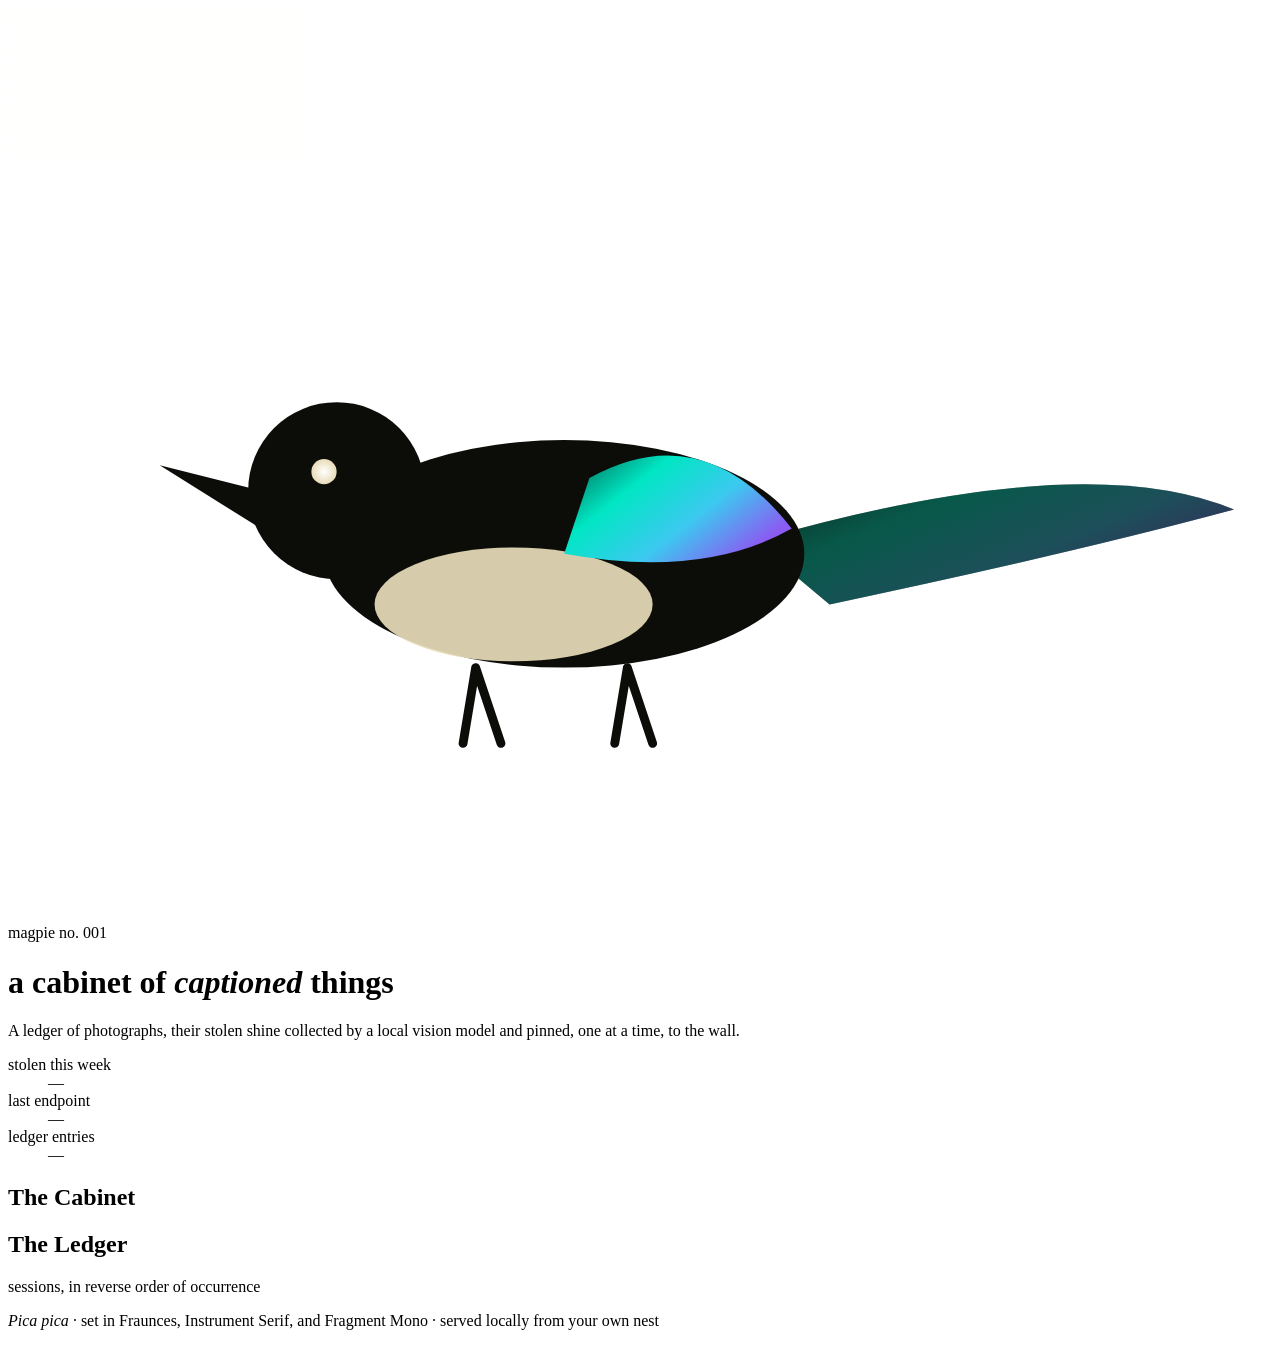
==== src/magpie/webui/static/index.html @ ef892172 "feat(webui): local read-only dashboard — cabinet of captioned things New 'magpie ui' subcommand serv" ====
<!doctype html>
<html lang="en">
<head>
  <meta charset="utf-8">
  <meta name="viewport" content="width=device-width, initial-scale=1">
  <title>magpie · a cabinet of captioned things</title>
  <link rel="preconnect" href="https://fonts.googleapis.com">
  <link rel="preconnect" href="https://fonts.gstatic.com" crossorigin>
  <link href="https://fonts.googleapis.com/css2?family=Fraunces:ital,opsz,wght,SOFT@0,9..144,300..900,0..100;1,9..144,300..900,0..100&family=Instrument+Serif:ital@0;1&family=Fragment+Mono:ital@0;1&display=swap" rel="stylesheet">
  <link rel="stylesheet" href="/static/style.css">
  <link rel="icon" href="data:image/svg+xml;utf8,<svg xmlns='http://www.w3.org/2000/svg' viewBox='0 0 16 16'><circle cx='8' cy='8' r='7' fill='%230c0d09'/><circle cx='8' cy='8' r='2.5' fill='%2300e6c3'/></svg>">
</head>
<body>
  <svg class="grain" aria-hidden="true">
    <filter id="noise">
      <feTurbulence type="fractalNoise" baseFrequency="0.85" numOctaves="2" stitchTiles="stitch"/>
      <feColorMatrix values="0 0 0 0 0.95  0 0 0 0 0.9  0 0 0 0 0.75  0 0 0 0.07 0"/>
    </filter>
    <rect width="100%" height="100%" filter="url(#noise)"/>
  </svg>

  <header class="masthead">
    <div class="mark">
      <svg class="bird" viewBox="0 0 200 120" aria-hidden="true">
        <defs>
          <linearGradient id="wing" x1="0" y1="0" x2="1" y2="0.6">
            <stop offset="0"    stop-color="#015a46"/>
            <stop offset="0.35" stop-color="#00e6c3"/>
            <stop offset="0.68" stop-color="#3cc9f0"/>
            <stop offset="1"    stop-color="#8a5cf2"/>
          </linearGradient>
          <radialGradient id="eye" cx="0.5" cy="0.5" r="0.5">
            <stop offset="0" stop-color="#ffffff"/>
            <stop offset="1" stop-color="#e8dcb8"/>
          </radialGradient>
        </defs>
        <!-- tail -->
        <path d="M118,60 Q170,45 194,55 Q168,62 130,70 Z" fill="#0c0d09"/>
        <path d="M118,60 Q170,45 194,55 Q168,62 130,70 Z" fill="url(#wing)" opacity="0.35"/>
        <!-- body -->
        <ellipse cx="88" cy="62" rx="38" ry="18" fill="#0c0d09"/>
        <!-- white belly patch -->
        <ellipse cx="80" cy="70" rx="22" ry="9" fill="#e8dcb8" opacity="0.92"/>
        <!-- wing -->
        <path d="M92,50 Q110,40 124,58 Q110,66 88,62 Z" fill="url(#wing)"/>
        <!-- head -->
        <circle cx="52" cy="52" r="14" fill="#0c0d09"/>
        <!-- beak -->
        <path d="M40,52 L24,48 L40,58 Z" fill="#0c0d09"/>
        <!-- eye -->
        <circle cx="50" cy="49" r="2" fill="url(#eye)"/>
        <!-- feet -->
        <path d="M74,80 L72,92 M74,80 L78,92 M98,80 L96,92 M98,80 L102,92"
              stroke="#0c0d09" stroke-width="1.4" fill="none" stroke-linecap="round"/>
      </svg>
      <div class="wordmark">
        <span class="label">magpie</span>
        <span class="volume" id="volume">no. 001</span>
      </div>
    </div>

    <h1 class="title">
      <span class="line one">a cabinet of</span>
      <em class="line two">captioned</em>
      <span class="line three">things</span>
    </h1>

    <p class="dek">
      A ledger of photographs, their stolen <span class="oil">shine</span> collected
      by a local vision model and pinned, one at a time, to the wall.
    </p>

    <dl class="tickers">
      <div>
        <dt>stolen this week</dt>
        <dd id="count-week">—</dd>
      </div>
      <div>
        <dt>last endpoint</dt>
        <dd id="last-endpoint">—</dd>
      </div>
      <div>
        <dt>ledger entries</dt>
        <dd id="count-all">—</dd>
      </div>
    </dl>
  </header>

  <main>
    <section class="cabinet" id="cabinet">
      <div class="section-head">
        <h2>The Cabinet</h2>
        <p class="hairline"><span id="cabinet-meta"></span></p>
      </div>
      <div class="shelves" id="shelves" aria-live="polite"></div>
    </section>

    <section class="ledger" id="ledger">
      <div class="section-head">
        <h2>The Ledger</h2>
        <p class="hairline">sessions, in reverse order of occurrence</p>
      </div>
      <ol class="entries" id="entries"></ol>
    </section>
  </main>

  <footer>
    <p class="colophon">
      <em>Pica pica</em> · set in <span>Fraunces</span>, <span>Instrument Serif</span>,
      and <span>Fragment Mono</span> · served locally from your own nest
    </p>
  </footer>

  <template id="specimen">
    <article class="specimen">
      <div class="pin" aria-hidden="true"></div>
      <figure>
        <div class="plate">
          <img alt="" loading="lazy" decoding="async">
          <span class="caption-num"></span>
        </div>
        <figcaption>
          <p class="cap"></p>
          <ul class="keywords"></ul>
          <div class="meta">
            <span class="model"></span>
            <span class="dur"></span>
          </div>
        </figcaption>
      </figure>
    </article>
  </template>

  <template id="ledger-row">
    <li class="entry">
      <span class="num"></span>
      <span class="ts"></span>
      <span class="mdl"></span>
      <span class="bar" aria-hidden="true"><span class="fill"></span></span>
      <span class="counts"></span>
    </li>
  </template>

  <script src="/static/app.js" type="module"></script>
</body>
</html>
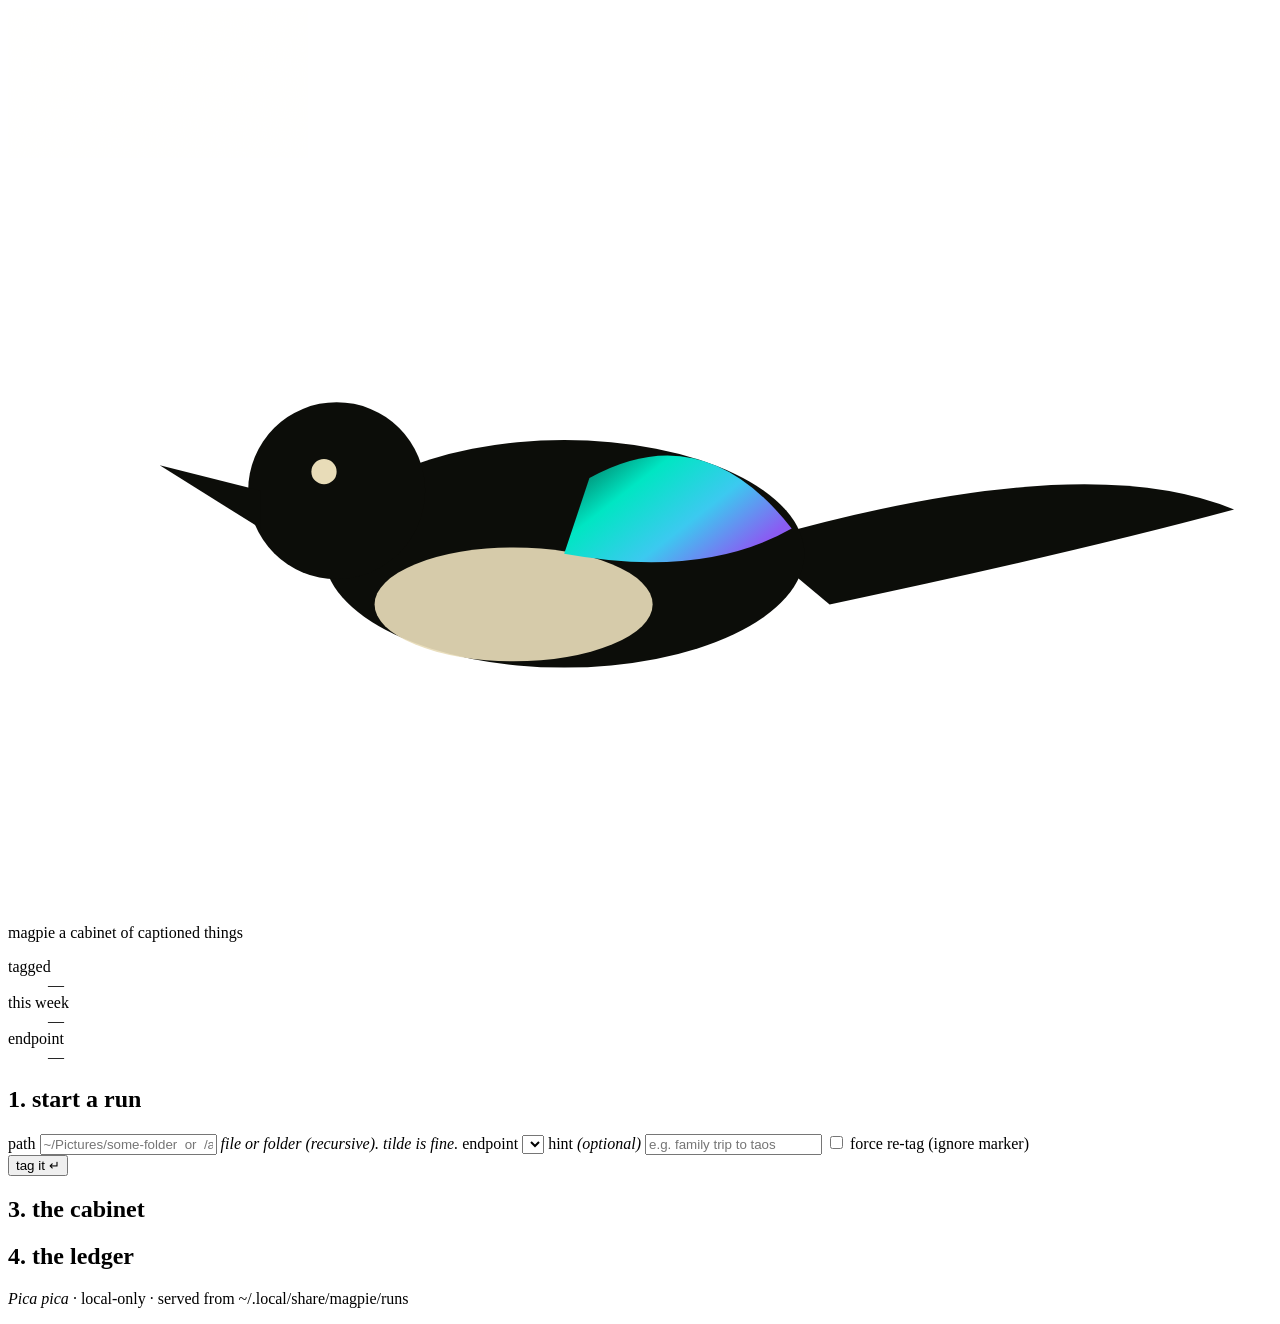
==== commit aff635d8: "feat(webui): runnable UI — start tag jobs, live progress, auto-refresh Reworked the dashboard to pri" ====
--- a/src/magpie/webui/static/index.html
+++ b/src/magpie/webui/static/index.html
@@ -3,10 +3,10 @@
 <head>
   <meta charset="utf-8">
   <meta name="viewport" content="width=device-width, initial-scale=1">
-  <title>magpie · a cabinet of captioned things</title>
+  <title>magpie</title>
   <link rel="preconnect" href="https://fonts.googleapis.com">
   <link rel="preconnect" href="https://fonts.gstatic.com" crossorigin>
-  <link href="https://fonts.googleapis.com/css2?family=Fraunces:ital,opsz,wght,SOFT@0,9..144,300..900,0..100;1,9..144,300..900,0..100&family=Instrument+Serif:ital@0;1&family=Fragment+Mono:ital@0;1&display=swap" rel="stylesheet">
+  <link href="https://fonts.googleapis.com/css2?family=Fraunces:ital,opsz,wght@0,9..144,300..900;1,9..144,300..900&family=Instrument+Serif:ital@0;1&family=Fragment+Mono:ital@0;1&display=swap" rel="stylesheet">
   <link rel="stylesheet" href="/static/style.css">
   <link rel="icon" href="data:image/svg+xml;utf8,<svg xmlns='http://www.w3.org/2000/svg' viewBox='0 0 16 16'><circle cx='8' cy='8' r='7' fill='%230c0d09'/><circle cx='8' cy='8' r='2.5' fill='%2300e6c3'/></svg>">
 </head>
@@ -14,13 +14,13 @@
   <svg class="grain" aria-hidden="true">
     <filter id="noise">
       <feTurbulence type="fractalNoise" baseFrequency="0.85" numOctaves="2" stitchTiles="stitch"/>
-      <feColorMatrix values="0 0 0 0 0.95  0 0 0 0 0.9  0 0 0 0 0.75  0 0 0 0.07 0"/>
+      <feColorMatrix values="0 0 0 0 0.95  0 0 0 0 0.9  0 0 0 0 0.75  0 0 0 0.04 0"/>
     </filter>
     <rect width="100%" height="100%" filter="url(#noise)"/>
   </svg>
 
-  <header class="masthead">
-    <div class="mark">
+  <header class="bar">
+    <div class="brand">
       <svg class="bird" viewBox="0 0 200 120" aria-hidden="true">
         <defs>
           <linearGradient id="wing" x1="0" y1="0" x2="1" y2="0.6">
@@ -29,85 +29,99 @@
             <stop offset="0.68" stop-color="#3cc9f0"/>
             <stop offset="1"    stop-color="#8a5cf2"/>
           </linearGradient>
-          <radialGradient id="eye" cx="0.5" cy="0.5" r="0.5">
-            <stop offset="0" stop-color="#ffffff"/>
-            <stop offset="1" stop-color="#e8dcb8"/>
-          </radialGradient>
         </defs>
-        <!-- tail -->
         <path d="M118,60 Q170,45 194,55 Q168,62 130,70 Z" fill="#0c0d09"/>
-        <path d="M118,60 Q170,45 194,55 Q168,62 130,70 Z" fill="url(#wing)" opacity="0.35"/>
-        <!-- body -->
         <ellipse cx="88" cy="62" rx="38" ry="18" fill="#0c0d09"/>
-        <!-- white belly patch -->
         <ellipse cx="80" cy="70" rx="22" ry="9" fill="#e8dcb8" opacity="0.92"/>
-        <!-- wing -->
         <path d="M92,50 Q110,40 124,58 Q110,66 88,62 Z" fill="url(#wing)"/>
-        <!-- head -->
         <circle cx="52" cy="52" r="14" fill="#0c0d09"/>
-        <!-- beak -->
         <path d="M40,52 L24,48 L40,58 Z" fill="#0c0d09"/>
-        <!-- eye -->
-        <circle cx="50" cy="49" r="2" fill="url(#eye)"/>
-        <!-- feet -->
-        <path d="M74,80 L72,92 M74,80 L78,92 M98,80 L96,92 M98,80 L102,92"
-              stroke="#0c0d09" stroke-width="1.4" fill="none" stroke-linecap="round"/>
+        <circle cx="50" cy="49" r="2" fill="#e8dcb8"/>
       </svg>
-      <div class="wordmark">
-        <span class="label">magpie</span>
-        <span class="volume" id="volume">no. 001</span>
-      </div>
+      <span class="word">magpie</span>
+      <span class="tag">a cabinet of captioned things</span>
     </div>
-
-    <h1 class="title">
-      <span class="line one">a cabinet of</span>
-      <em class="line two">captioned</em>
-      <span class="line three">things</span>
-    </h1>
-
-    <p class="dek">
-      A ledger of photographs, their stolen <span class="oil">shine</span> collected
-      by a local vision model and pinned, one at a time, to the wall.
-    </p>
-
-    <dl class="tickers">
-      <div>
-        <dt>stolen this week</dt>
-        <dd id="count-week">—</dd>
-      </div>
-      <div>
-        <dt>last endpoint</dt>
-        <dd id="last-endpoint">—</dd>
-      </div>
-      <div>
-        <dt>ledger entries</dt>
-        <dd id="count-all">—</dd>
-      </div>
+    <dl class="stats">
+      <div><dt>tagged</dt><dd id="stat-all">—</dd></div>
+      <div><dt>this week</dt><dd id="stat-week">—</dd></div>
+      <div><dt>endpoint</dt><dd id="stat-ep">—</dd></div>
     </dl>
   </header>
 
   <main>
-    <section class="cabinet" id="cabinet">
-      <div class="section-head">
-        <h2>The Cabinet</h2>
-        <p class="hairline"><span id="cabinet-meta"></span></p>
+    <!-- The actual tool. -->
+    <section class="console" aria-labelledby="console-head">
+      <h2 id="console-head"><span class="n">1.</span> start a run</h2>
+      <form class="run-form" id="run-form" autocomplete="off">
+        <label class="field path">
+          <span>path</span>
+          <input name="path" id="path" type="text" required
+                 placeholder="~/Pictures/some-folder  or  /absolute/path/photo.jpg"
+                 spellcheck="false">
+          <em class="help">file or folder (recursive). tilde is fine.</em>
+        </label>
+        <label class="field ep">
+          <span>endpoint</span>
+          <select name="endpoint" id="endpoint"></select>
+        </label>
+        <label class="field hint">
+          <span>hint <i>(optional)</i></span>
+          <input name="hint" id="hint" type="text"
+                 placeholder="e.g. family trip to taos">
+        </label>
+        <label class="field force">
+          <input type="checkbox" name="force" id="force">
+          <span>force re-tag (ignore marker)</span>
+        </label>
+        <div class="actions">
+          <button type="submit" id="go">
+            <span class="label">tag it</span>
+            <span class="k">↵</span>
+          </button>
+          <span class="run-status" id="run-status"></span>
+        </div>
+      </form>
+    </section>
+
+    <!-- Live progress; hidden until a job is queued. -->
+    <section class="progress" id="progress" hidden aria-labelledby="progress-head">
+      <h2 id="progress-head"><span class="n">2.</span> in flight</h2>
+      <div class="progress-card">
+        <div class="meter">
+          <div class="fill" id="meter-fill"></div>
+        </div>
+        <div class="row">
+          <span class="counts"><em id="p-done">0</em><i>/</i><em id="p-total">?</em> photographs</span>
+          <span class="breakdown">
+            <span>tagged <em id="p-tagged">0</em></span>
+            <span>skipped <em id="p-skipped">0</em></span>
+            <span class="bad">failed <em id="p-failed">0</em></span>
+          </span>
+          <span class="spark" id="p-spark" hidden>◉</span>
+        </div>
+        <div class="current" id="p-current">—</div>
+        <ul class="log" id="p-log"></ul>
       </div>
+    </section>
+
+    <section class="cabinet" id="cabinet" aria-labelledby="cabinet-head">
+      <h2 id="cabinet-head">
+        <span class="n">3.</span> the cabinet
+        <span class="sub" id="cabinet-meta"></span>
+      </h2>
       <div class="shelves" id="shelves" aria-live="polite"></div>
     </section>
 
-    <section class="ledger" id="ledger">
-      <div class="section-head">
-        <h2>The Ledger</h2>
-        <p class="hairline">sessions, in reverse order of occurrence</p>
-      </div>
+    <section class="ledger" id="ledger" aria-labelledby="ledger-head">
+      <h2 id="ledger-head"><span class="n">4.</span> the ledger</h2>
       <ol class="entries" id="entries"></ol>
     </section>
   </main>
 
   <footer>
     <p class="colophon">
-      <em>Pica pica</em> · set in <span>Fraunces</span>, <span>Instrument Serif</span>,
-      and <span>Fragment Mono</span> · served locally from your own nest
+      <em>Pica pica</em> · local-only · served from
+      <span class="mono">~/.local/share/magpie/runs</span>
     </p>
   </footer>
 
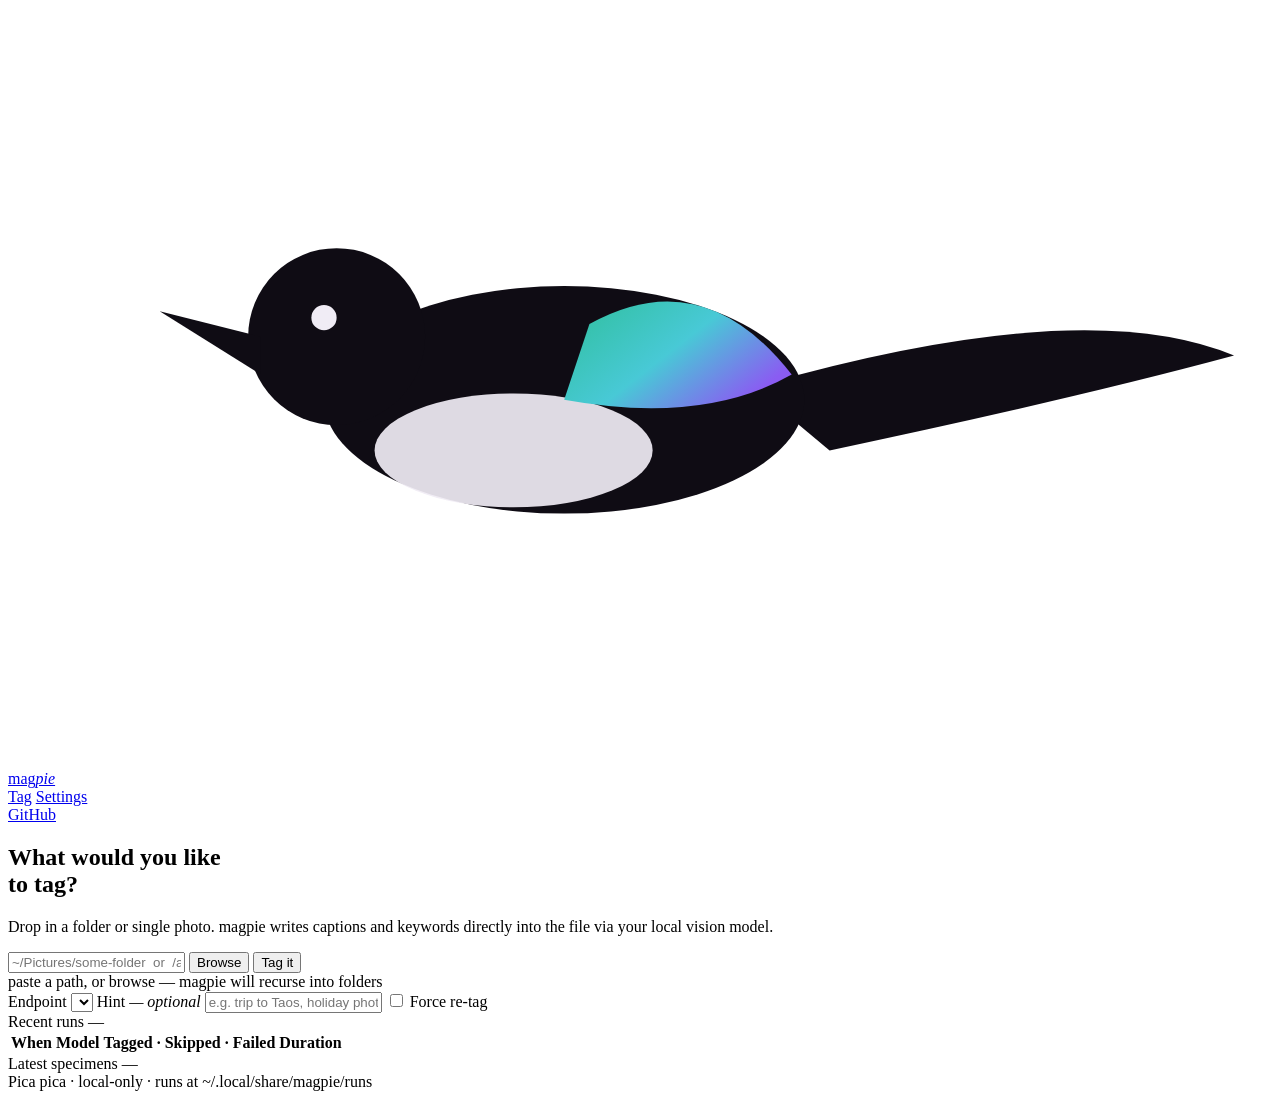
==== commit 0dfa1266: "feat(webui): redesigned UI with directory picker, validation, settings page Inspired by streamline's" ====
--- a/src/magpie/webui/static/index.html
+++ b/src/magpie/webui/static/index.html
@@ -6,153 +6,137 @@
   <title>magpie</title>
   <link rel="preconnect" href="https://fonts.googleapis.com">
   <link rel="preconnect" href="https://fonts.gstatic.com" crossorigin>
-  <link href="https://fonts.googleapis.com/css2?family=Fraunces:ital,opsz,wght@0,9..144,300..900;1,9..144,300..900&family=Instrument+Serif:ital@0;1&family=Fragment+Mono:ital@0;1&display=swap" rel="stylesheet">
+  <link href="https://fonts.googleapis.com/css2?family=IBM+Plex+Mono:wght@400;500&family=Instrument+Serif:ital@0;1&family=Newsreader:ital,opsz,wght@0,6..72,300..700;1,6..72,300..700&family=Public+Sans:ital,wght@0,300..700;1,300..700&display=swap" rel="stylesheet">
   <link rel="stylesheet" href="/static/style.css">
-  <link rel="icon" href="data:image/svg+xml;utf8,<svg xmlns='http://www.w3.org/2000/svg' viewBox='0 0 16 16'><circle cx='8' cy='8' r='7' fill='%230c0d09'/><circle cx='8' cy='8' r='2.5' fill='%2300e6c3'/></svg>">
+  <link rel="icon" href="data:image/svg+xml;utf8,<svg xmlns='http://www.w3.org/2000/svg' viewBox='0 0 16 16'><circle cx='8' cy='8' r='7' fill='%230f0c14'/><circle cx='8' cy='8' r='2.5' fill='%23e39462'/></svg>">
 </head>
 <body>
-  <svg class="grain" aria-hidden="true">
-    <filter id="noise">
-      <feTurbulence type="fractalNoise" baseFrequency="0.85" numOctaves="2" stitchTiles="stitch"/>
-      <feColorMatrix values="0 0 0 0 0.95  0 0 0 0 0.9  0 0 0 0 0.75  0 0 0 0.04 0"/>
-    </filter>
-    <rect width="100%" height="100%" filter="url(#noise)"/>
-  </svg>
-
-  <header class="bar">
-    <div class="brand">
-      <svg class="bird" viewBox="0 0 200 120" aria-hidden="true">
+  <nav>
+    <a class="nav-brand" href="/">
+      <svg viewBox="0 0 200 120" aria-hidden="true">
         <defs>
           <linearGradient id="wing" x1="0" y1="0" x2="1" y2="0.6">
-            <stop offset="0"    stop-color="#015a46"/>
-            <stop offset="0.35" stop-color="#00e6c3"/>
-            <stop offset="0.68" stop-color="#3cc9f0"/>
-            <stop offset="1"    stop-color="#8a5cf2"/>
+            <stop offset="0" stop-color="#2fbf9b"/>
+            <stop offset="0.55" stop-color="#48c9d6"/>
+            <stop offset="1" stop-color="#8a5cf2"/>
           </linearGradient>
         </defs>
-        <path d="M118,60 Q170,45 194,55 Q168,62 130,70 Z" fill="#0c0d09"/>
-        <ellipse cx="88" cy="62" rx="38" ry="18" fill="#0c0d09"/>
-        <ellipse cx="80" cy="70" rx="22" ry="9" fill="#e8dcb8" opacity="0.92"/>
+        <path d="M118,60 Q170,45 194,55 Q168,62 130,70 Z" fill="#0f0c14"/>
+        <ellipse cx="88" cy="62" rx="38" ry="18" fill="#0f0c14"/>
+        <ellipse cx="80" cy="70" rx="22" ry="9" fill="#f0ecf5" opacity="0.92"/>
         <path d="M92,50 Q110,40 124,58 Q110,66 88,62 Z" fill="url(#wing)"/>
-        <circle cx="52" cy="52" r="14" fill="#0c0d09"/>
-        <path d="M40,52 L24,48 L40,58 Z" fill="#0c0d09"/>
-        <circle cx="50" cy="49" r="2" fill="#e8dcb8"/>
+        <circle cx="52" cy="52" r="14" fill="#0f0c14"/>
+        <path d="M40,52 L24,48 L40,58 Z" fill="#0f0c14"/>
+        <circle cx="50" cy="49" r="2" fill="#f0ecf5"/>
       </svg>
-      <span class="word">magpie</span>
-      <span class="tag">a cabinet of captioned things</span>
+      <span class="nav-brand-word">mag<em>pie</em></span>
+    </a>
+    <div class="nav-group">
+      <a class="nav-link active" href="/">Tag</a>
+      <a class="nav-link" href="/settings">Settings</a>
     </div>
-    <dl class="stats">
-      <div><dt>tagged</dt><dd id="stat-all">—</dd></div>
-      <div><dt>this week</dt><dd id="stat-week">—</dd></div>
-      <div><dt>endpoint</dt><dd id="stat-ep">—</dd></div>
-    </dl>
-  </header>
+    <div class="nav-system">
+      <a class="nav-link" href="https://github.com/abhichandra21/magpie" target="_blank" rel="noopener">GitHub</a>
+    </div>
+  </nav>
 
   <main>
-    <!-- The actual tool. -->
-    <section class="console" aria-labelledby="console-head">
-      <h2 id="console-head"><span class="n">1.</span> start a run</h2>
-      <form class="run-form" id="run-form" autocomplete="off">
-        <label class="field path">
-          <span>path</span>
-          <input name="path" id="path" type="text" required
+    <section class="hero">
+      <h1>What would you like<br>to <span class="accent">tag</span>?</h1>
+      <p class="sub">Drop in a folder or single photo. magpie writes captions and keywords directly into the file via your local vision model.</p>
+
+      <form id="run-form" autocomplete="off">
+        <div class="path-row">
+          <input class="input-field" id="path" name="path" type="text"
                  placeholder="~/Pictures/some-folder  or  /absolute/path/photo.jpg"
-                 spellcheck="false">
-          <em class="help">file or folder (recursive). tilde is fine.</em>
-        </label>
-        <label class="field ep">
-          <span>endpoint</span>
-          <select name="endpoint" id="endpoint"></select>
-        </label>
-        <label class="field hint">
-          <span>hint <i>(optional)</i></span>
-          <input name="hint" id="hint" type="text"
-                 placeholder="e.g. family trip to taos">
-        </label>
-        <label class="field force">
-          <input type="checkbox" name="force" id="force">
-          <span>force re-tag (ignore marker)</span>
-        </label>
-        <div class="actions">
-          <button type="submit" id="go">
-            <span class="label">tag it</span>
-            <span class="k">↵</span>
-          </button>
-          <span class="run-status" id="run-status"></span>
+                 spellcheck="false" required>
+          <button type="button" class="btn-browse" id="browse">Browse</button>
+          <button type="submit" class="btn-tag" id="go">Tag it</button>
+        </div>
+        <div class="path-hint" id="path-hint">paste a path, or browse — magpie will recurse into folders</div>
+        <div id="picker-host"></div>
+
+        <div class="opts">
+          <label>
+            <span>Endpoint</span>
+            <select class="input-field" id="endpoint"></select>
+          </label>
+          <label>
+            <span>Hint <i style="color:var(--muted); font-style: italic;">— optional</i></span>
+            <input class="input-field" id="hint" type="text" placeholder="e.g. trip to Taos, holiday photos">
+          </label>
+          <label class="toggle">
+            <input type="checkbox" id="force">
+            <span>Force re-tag</span>
+          </label>
         </div>
       </form>
     </section>
 
-    <!-- Live progress; hidden until a job is queued. -->
-    <section class="progress" id="progress" hidden aria-labelledby="progress-head">
-      <h2 id="progress-head"><span class="n">2.</span> in flight</h2>
+    <section id="progress" hidden>
+      <div class="section-label">
+        <span>In flight</span>
+        <span class="rule"></span>
+        <span class="right" id="run-status">—</span>
+      </div>
       <div class="progress-card">
-        <div class="meter">
-          <div class="fill" id="meter-fill"></div>
-        </div>
+        <div class="meter"><div class="fill" id="meter-fill"></div></div>
         <div class="row">
-          <span class="counts"><em id="p-done">0</em><i>/</i><em id="p-total">?</em> photographs</span>
+          <span><em id="p-done">0</em><i> / </i><em id="p-total">?</em> photographs</span>
           <span class="breakdown">
-            <span>tagged <em id="p-tagged">0</em></span>
+            <span class="good">tagged <em id="p-tagged">0</em></span>
             <span>skipped <em id="p-skipped">0</em></span>
             <span class="bad">failed <em id="p-failed">0</em></span>
           </span>
-          <span class="spark" id="p-spark" hidden>◉</span>
         </div>
         <div class="current" id="p-current">—</div>
         <ul class="log" id="p-log"></ul>
       </div>
     </section>
 
-    <section class="cabinet" id="cabinet" aria-labelledby="cabinet-head">
-      <h2 id="cabinet-head">
-        <span class="n">3.</span> the cabinet
-        <span class="sub" id="cabinet-meta"></span>
-      </h2>
-      <div class="shelves" id="shelves" aria-live="polite"></div>
+    <section id="recent">
+      <div class="section-label">
+        <span>Recent runs</span>
+        <span class="rule"></span>
+        <span class="right" id="stat-summary">—</span>
+      </div>
+      <table class="runs-table" id="runs-table">
+        <thead>
+          <tr>
+            <th>When</th>
+            <th>Model</th>
+            <th>Tagged · Skipped · Failed</th>
+            <th>Duration</th>
+          </tr>
+        </thead>
+        <tbody id="runs-tbody"></tbody>
+      </table>
     </section>
 
-    <section class="ledger" id="ledger" aria-labelledby="ledger-head">
-      <h2 id="ledger-head"><span class="n">4.</span> the ledger</h2>
-      <ol class="entries" id="entries"></ol>
+    <section id="cabinet">
+      <div class="section-label">
+        <span>Latest specimens</span>
+        <span class="rule"></span>
+        <span class="right" id="cabinet-meta">—</span>
+      </div>
+      <div class="cabinet-strip" id="shelves"></div>
     </section>
   </main>
 
   <footer>
-    <p class="colophon">
-      <em>Pica pica</em> · local-only · served from
-      <span class="mono">~/.local/share/magpie/runs</span>
-    </p>
+    <span class="mono">Pica pica · local-only</span>
+    <span class="sep">·</span>
+    <span class="mono" id="footer-csv">runs at ~/.local/share/magpie/runs</span>
   </footer>
 
-  <template id="specimen">
-    <article class="specimen">
-      <div class="pin" aria-hidden="true"></div>
-      <figure>
-        <div class="plate">
-          <img alt="" loading="lazy" decoding="async">
-          <span class="caption-num"></span>
-        </div>
-        <figcaption>
-          <p class="cap"></p>
-          <ul class="keywords"></ul>
-          <div class="meta">
-            <span class="model"></span>
-            <span class="dur"></span>
-          </div>
-        </figcaption>
-      </figure>
+  <template id="card">
+    <article class="card">
+      <img alt="" loading="lazy" decoding="async">
+      <div class="body">
+        <div class="cap"></div>
+        <div class="kws"></div>
+      </div>
     </article>
-  </template>
-
-  <template id="ledger-row">
-    <li class="entry">
-      <span class="num"></span>
-      <span class="ts"></span>
-      <span class="mdl"></span>
-      <span class="bar" aria-hidden="true"><span class="fill"></span></span>
-      <span class="counts"></span>
-    </li>
   </template>
 
   <script src="/static/app.js" type="module"></script>
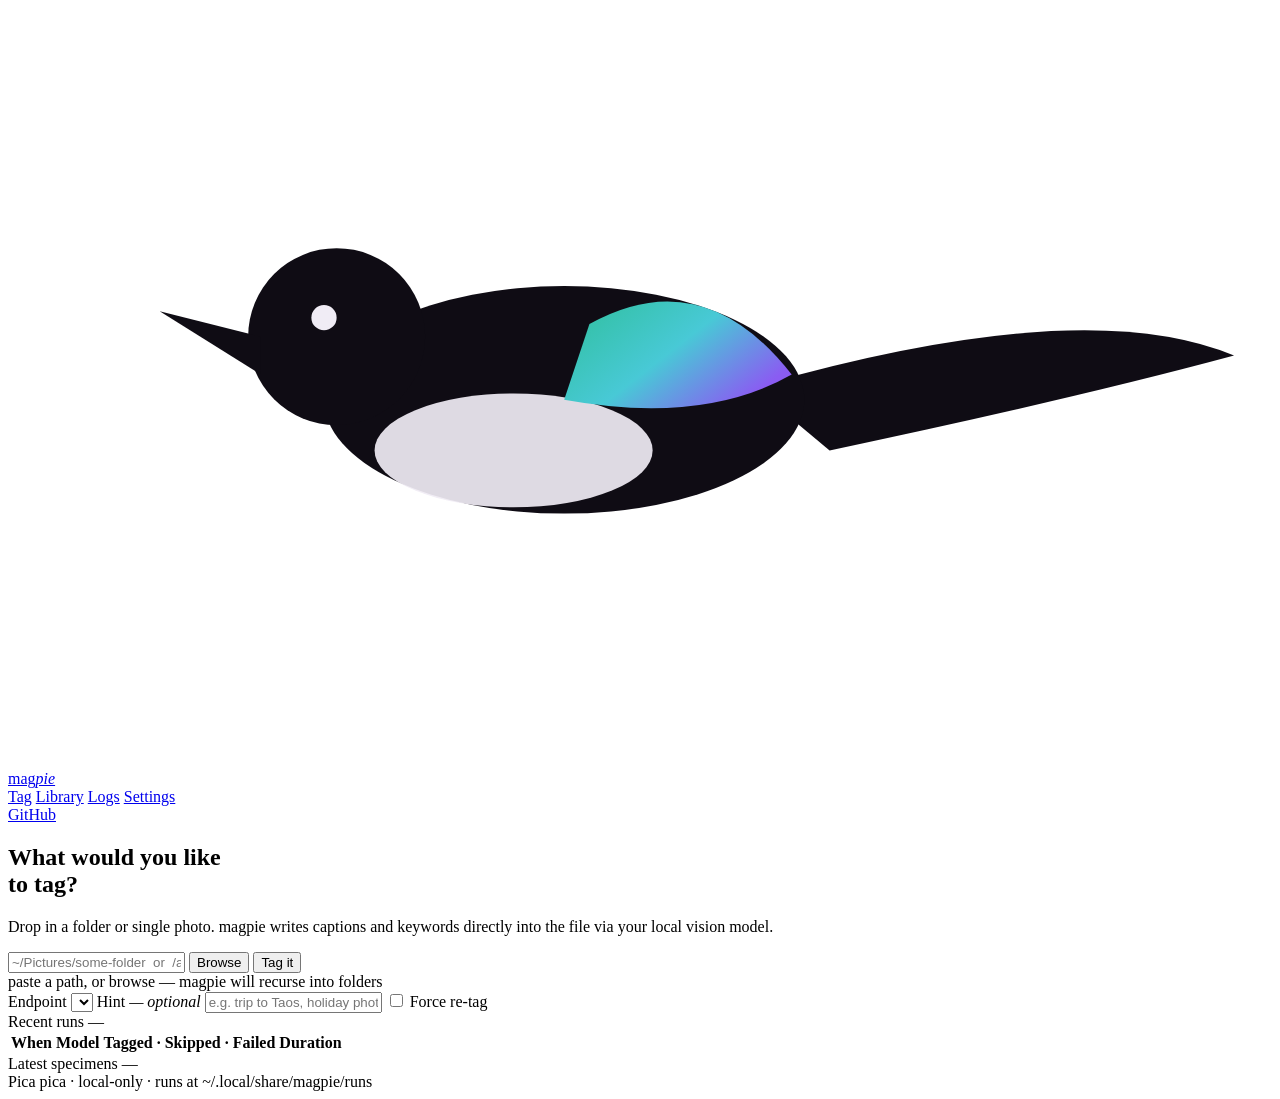
==== commit 3b11bd70: "feat(webui): library browser w/ PhotoSwipe + live logs page LIBRARIES - Config grows a [libraries] t" ====
--- a/src/magpie/webui/static/index.html
+++ b/src/magpie/webui/static/index.html
@@ -33,6 +33,8 @@
     </a>
     <div class="nav-group">
       <a class="nav-link active" href="/">Tag</a>
+      <a class="nav-link" href="/library">Library</a>
+      <a class="nav-link" href="/logs">Logs</a>
       <a class="nav-link" href="/settings">Settings</a>
     </div>
     <div class="nav-system">
